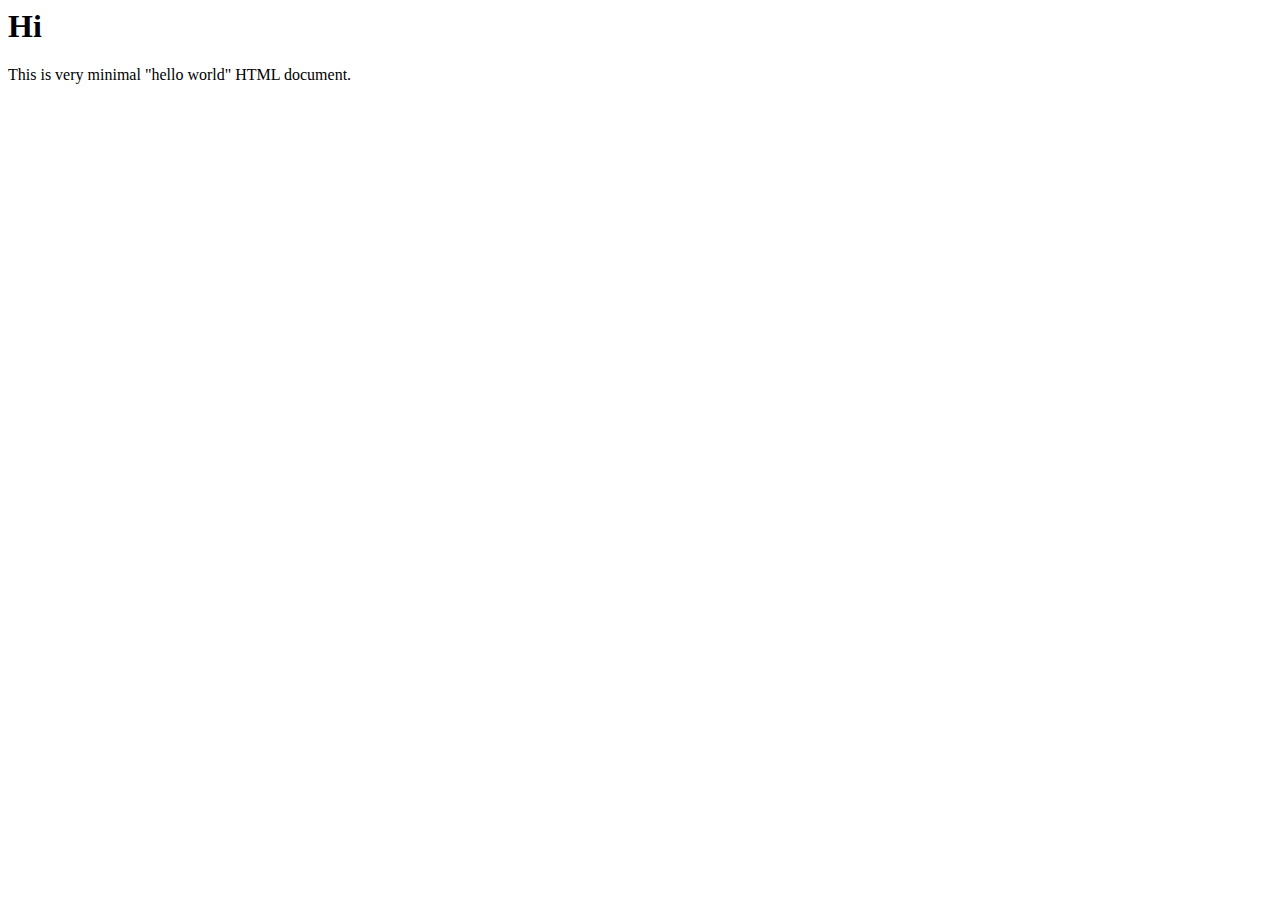
==== index.html @ c2883de1 "first index.html" ====
<!DOCTYPE html PUBLIC "-//IETF//DTD HTML 2.0//EN">
<HTML>
   <HEAD>
      <TITLE>
         A Small Hello 
      </TITLE>
   </HEAD>
<BODY>
   <H1>Hi</H1>
   <P>This is very minimal "hello world" HTML document.</P> 
</BODY>
</HTML><html>
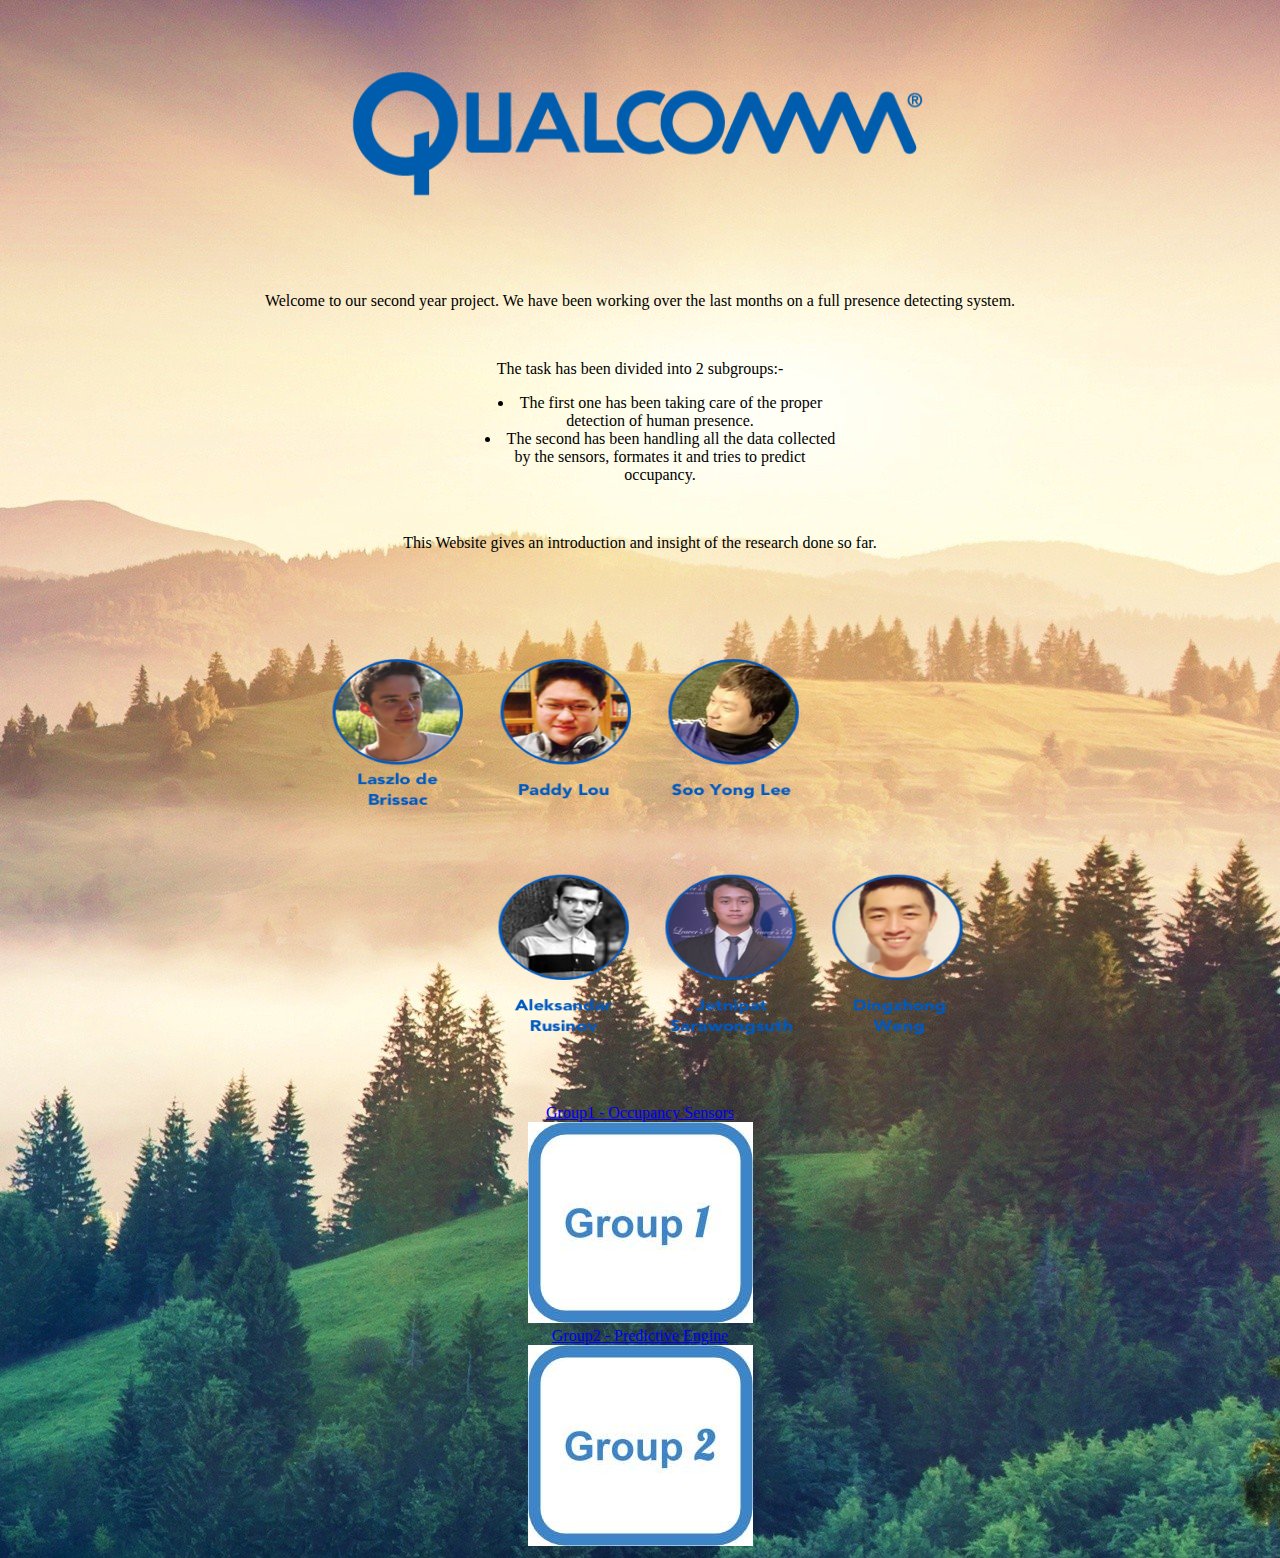
==== commit 00cc0011: "Latest web site update." ====
--- a/index.html
+++ b/index.html
@@ -1,12 +1,72 @@
-<!DOCTYPE html PUBLIC "-//IETF//DTD HTML 2.0//EN">
-<HTML>
-   <HEAD>
-      <TITLE>
-         A Small Hello 
-      </TITLE>
-   </HEAD>
-<BODY>
-   <H1>Hi</H1>
-   <P>This is very minimal "hello world" HTML document.</P> 
-</BODY>
-</HTML><html>
+<!DOCTYPE html>
+<html>
+<head>
+
+<style>
+.gphoto {
+    display: inline-block;
+    margin-left: auto;
+    margin-right: auto;
+
+}
+
+#images{
+    text-align:center;
+}
+
+body {
+    background:url(image/41.jpg) top right no-repeat;
+
+   background-attachment: fixed;
+
+  
+
+}
+</style>
+
+<meta charset="UTF-8">
+<title>Qualcomm Project</title>
+</head>
+
+<body>
+
+
+<center> <img src="image/qualcomm_logo.png" align="center" alt="Qualcomm Logo" style="width:800px;height:250px"></center>
+<br>
+<p style="font-family:tahoma" align="center">Welcome to our second year project. We have been working over the last months on a full presence detecting system. </p>
+<br>
+  <p style="font-family:tahoma" align="center"> The task has been divided into 2 subgroups:-</p>
+
+<div style="
+margin: 0 auto;
+width: 400px;
+text-align: center;">
+
+<ul style="list-style-position: inside">
+ <li style="font-family:tahoma">The first one has been taking care of the proper detection of human presence.</li>
+ <li style="font-family:tahoma"> The second has been handling  all the data collected by the sensors, formates it and tries to predict occupancy.</li>
+</ul> </div>
+<br>
+  <p style="font-family:tahoma" align="center"> This Website gives an introduction and insight of the research done so far.</p>
+
+<br>
+
+<center><img src="image/group_photo.png" align="center" alt="Qualcomm Logo" style="width:800px;height:500px"></center>
+</body>
+
+<br>
+
+
+
+
+<div id="images">
+<a href="http://students.cs.ucl.ac.uk/2014/group9/index2.html">
+<div style="font-family:tahoma" class="caption">Group1 - Occupancy Sensors</div><img class="gphoto" src="image/group1_button.jpg"></a>
+
+<a href="http://students.cs.ucl.ac.uk/2014/group8/">
+<div style="font-family:tahoma" class="caption">Group2 - Predictive Engine</div><img class="gphoto" src="image/group2_button.jpg"></a>
+
+</div>
+
+
+</html>
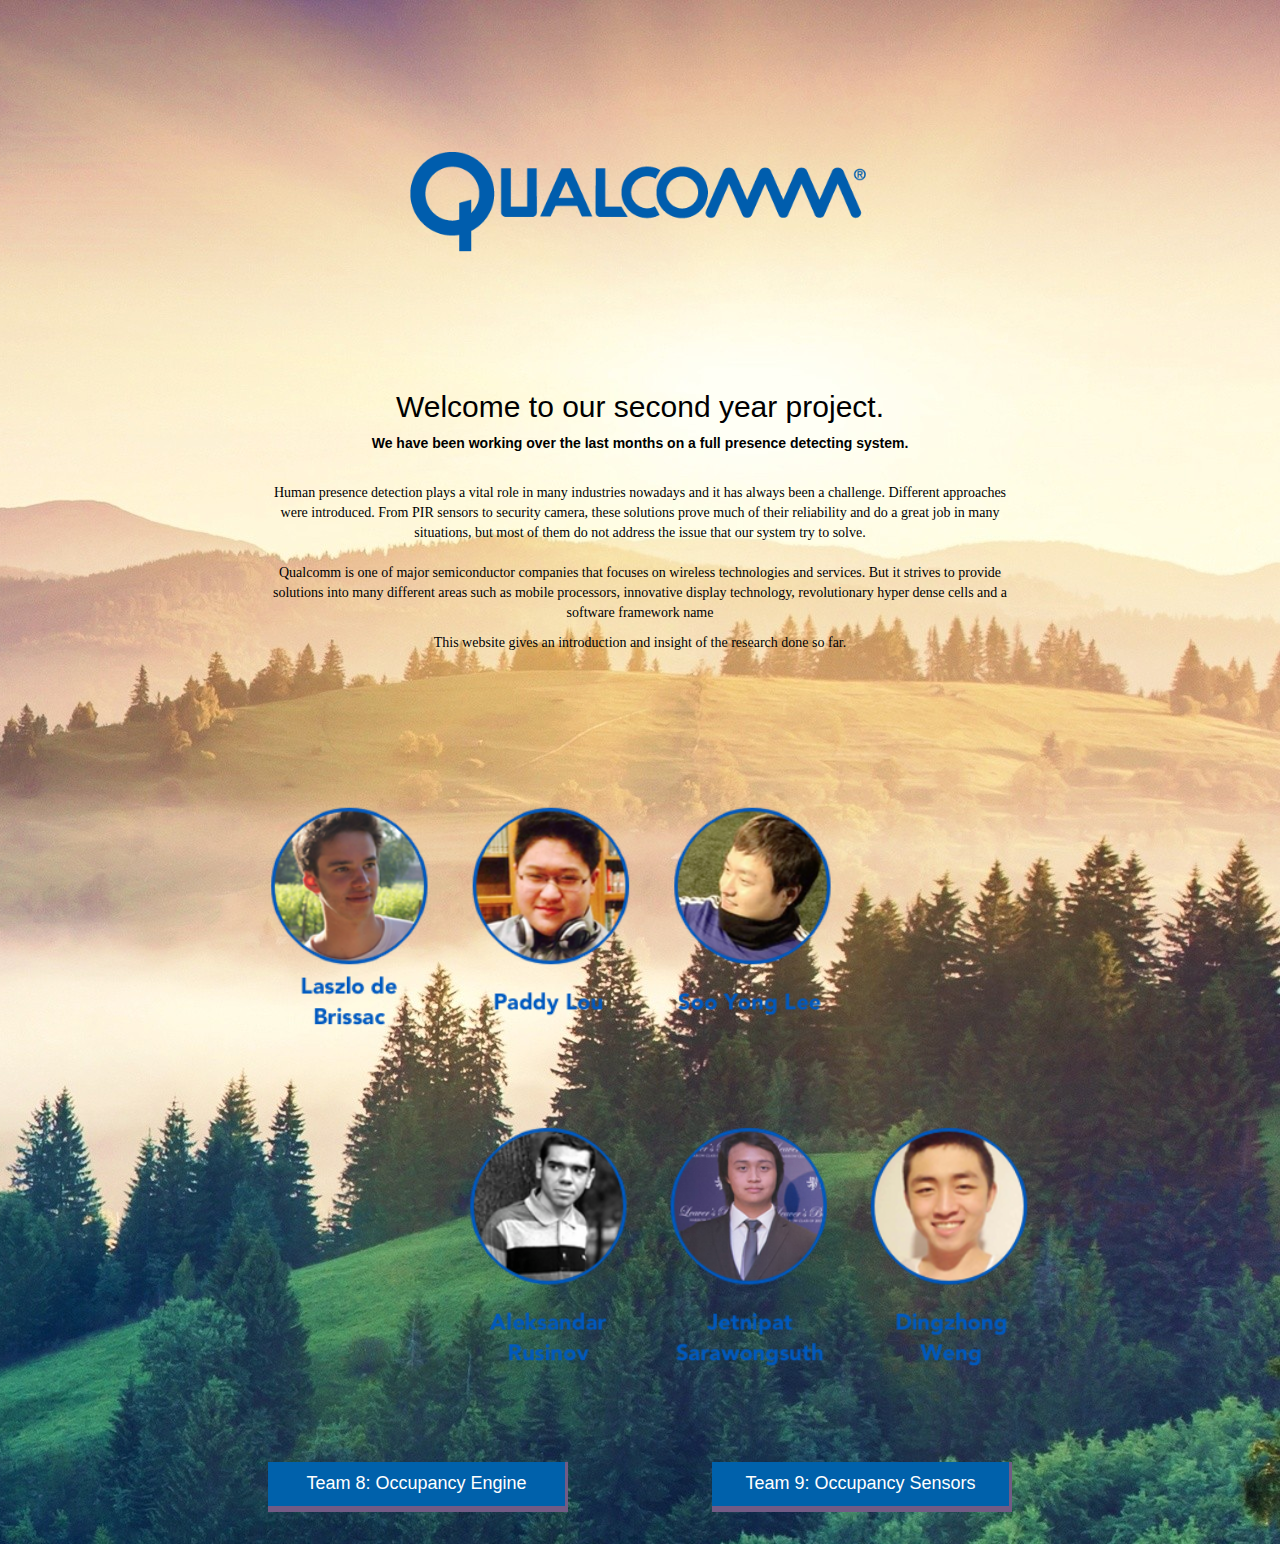
==== commit a9ec3113: "Latest update" ====
--- a/index.html
+++ b/index.html
@@ -1,72 +1,84 @@
 <!DOCTYPE html>
 <html>
-<head>
+    <head>
+        <link href="css/bootstrap.min.css" rel="stylesheet">
+        <style>
+        body {
+        background:url(image/41.jpg) top right no-repeat;
+        background-attachment: fixed;
+        
+        }
+        #intro{
+        width: 775px;
+        margin: 16px auto;
+        padding: 16px;
+        color:black;
+        text-align: center;
+        }
+        #intro ul{
+            text-align: left;
+        }
 
-<style>
-.gphoto {
-    display: inline-block;
-    margin-left: auto;
-    margin-right: auto;
+        img{
+            display: block;
+        }
+        #logo{
+            margin:100px auto 16px auto;
+            width: 640px;
+        }
+        #group-photo{
+            width: 960px;
+            margin:20px auto;
+        }
 
-}
+        #buttons{
+        text-align: center;
+        margin-bottom: 32px;
+        }
+        #buttons button{
+        width:300px;
+        display: inline-block;
+        background-color: rgb(0,97,171);
+        color:white;
+        border-radius: 0px;
+        box-shadow: none;
+        -webkit-box-shadow:none;
+        margin-left:  70px;
+        margin-right: 70px;
+        border: none;
+        border-bottom: 6px solid rgb(114,91,133);
+        border-right: 3px solid rgb(114,91,133);
+        }
+        
+        </style>
+        <meta charset="UTF-8">
+        <title>Qualcomm Project</title>
+    </head>
+    <body>
+        <img src="image/qualcomm_logo.png"  alt="Qualcomm Logo" id="logo" >
+        <br>
+         <div id="intro">
+            <h2>Welcome to our second year project.</h2>
+            <p style="font-weight:bold;"> We have been working over the last months on a full presence detecting system. </p>
+            <br>
+            
+            <p style="font-family:tahoma" align="center">Human presence detection plays a vital role in many industries nowadays and it has always been a challenge. Different approaches were introduced. From PIR sensors to security camera, these solutions prove much of their reliability and do a great job in many situations, but most of them do not address the issue that our system try to solve.<br><br>
+            
+            Qualcomm is one of major semiconductor companies that focuses on wireless technologies and services. But it strives to provide solutions into many different areas such as mobile processors, innovative display technology, revolutionary hyper dense cells and a software framework name            <br>
+            <p style="font-family:tahoma"> This website gives an introduction and insight of the research done so far.</p>
+        </div>
 
-#images{
-    text-align:center;
-}
-
-body {
-    background:url(image/41.jpg) top right no-repeat;
-
-   background-attachment: fixed;
-
-  
-
-}
-</style>
-
-<meta charset="UTF-8">
-<title>Qualcomm Project</title>
-</head>
-
-<body>
-
-
-<center> <img src="image/qualcomm_logo.png" align="center" alt="Qualcomm Logo" style="width:800px;height:250px"></center>
-<br>
-<p style="font-family:tahoma" align="center">Welcome to our second year project. We have been working over the last months on a full presence detecting system. </p>
-<br>
-  <p style="font-family:tahoma" align="center"> The task has been divided into 2 subgroups:-</p>
-
-<div style="
-margin: 0 auto;
-width: 400px;
-text-align: center;">
-
-<ul style="list-style-position: inside">
- <li style="font-family:tahoma">The first one has been taking care of the proper detection of human presence.</li>
- <li style="font-family:tahoma"> The second has been handling  all the data collected by the sensors, formates it and tries to predict occupancy.</li>
-</ul> </div>
-<br>
-  <p style="font-family:tahoma" align="center"> This Website gives an introduction and insight of the research done so far.</p>
-
-<br>
-
-<center><img src="image/group_photo.png" align="center" alt="Qualcomm Logo" style="width:800px;height:500px"></center>
-</body>
-
-<br>
-
-
-
-
-<div id="images">
-<a href="http://students.cs.ucl.ac.uk/2014/group9/index2.html">
-<div style="font-family:tahoma" class="caption">Group1 - Occupancy Sensors</div><img class="gphoto" src="image/group1_button.jpg"></a>
-
-<a href="http://students.cs.ucl.ac.uk/2014/group8/">
-<div style="font-family:tahoma" class="caption">Group2 - Predictive Engine</div><img class="gphoto" src="image/group2_button.jpg"></a>
-
-</div>
-
-
-</html>
+        <img src="image/group_photo.png"  alt="" id="group-photo">
+        
+       
+        <div id="buttons">
+            <button type="button" class="btn btn-default btn-lg btn-redirect btn-center" id="redirect" onClick="window.location.href='http://students.cs.ucl.ac.uk/2014/group8/new_site/content.html'">Team 8: Occupancy Engine</button>
+            <button type="button" class="btn btn-default btn-lg btn-redirect btn-center" id="redirect" onClick="window.location.href='http://students.cs.ucl.ac.uk/2014/group9/content.html'">Team 9: Occupancy Sensors</button>
+        </div>
+        <!-- jQuery -->
+        <script src="js/jquery.js"></script>
+        <!-- Bootstrap Core JavaScript -->
+        <script src="js/bootstrap.min.js"></script>
+        
+    </body>
+</html>